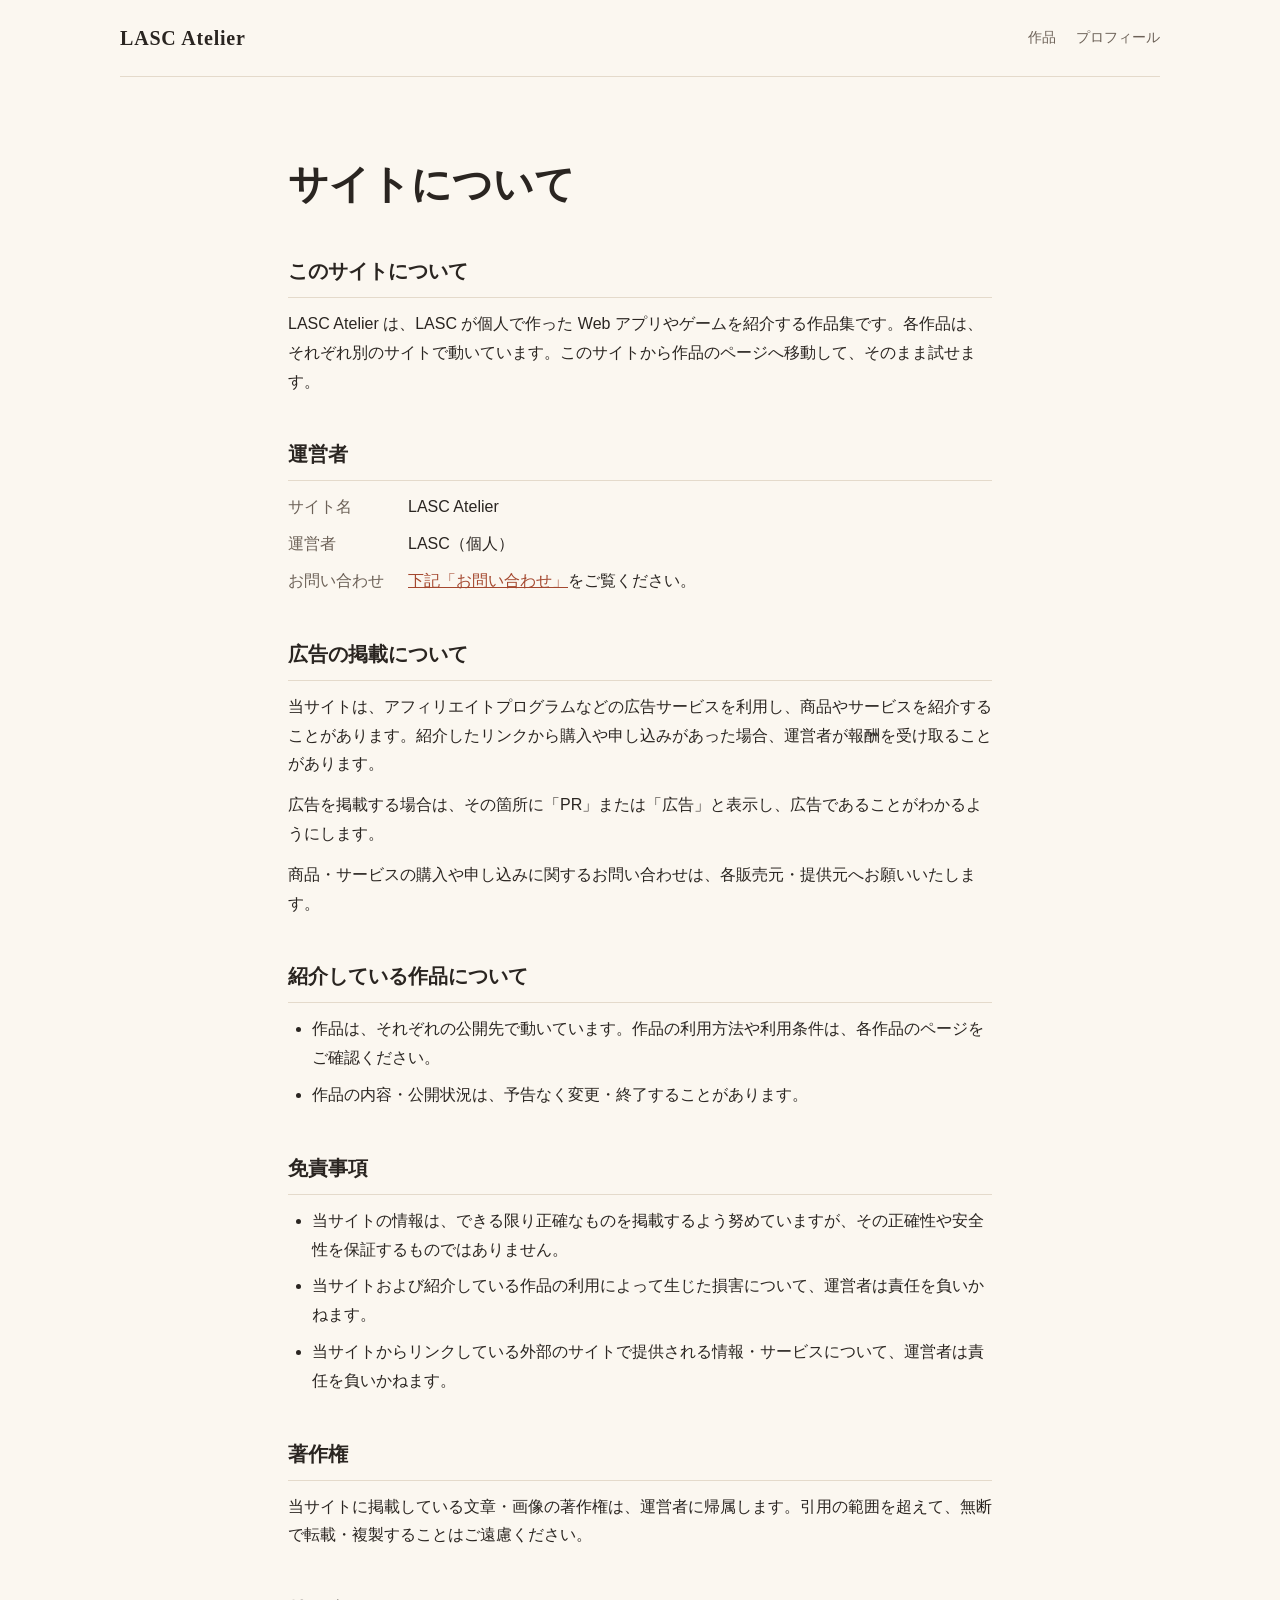
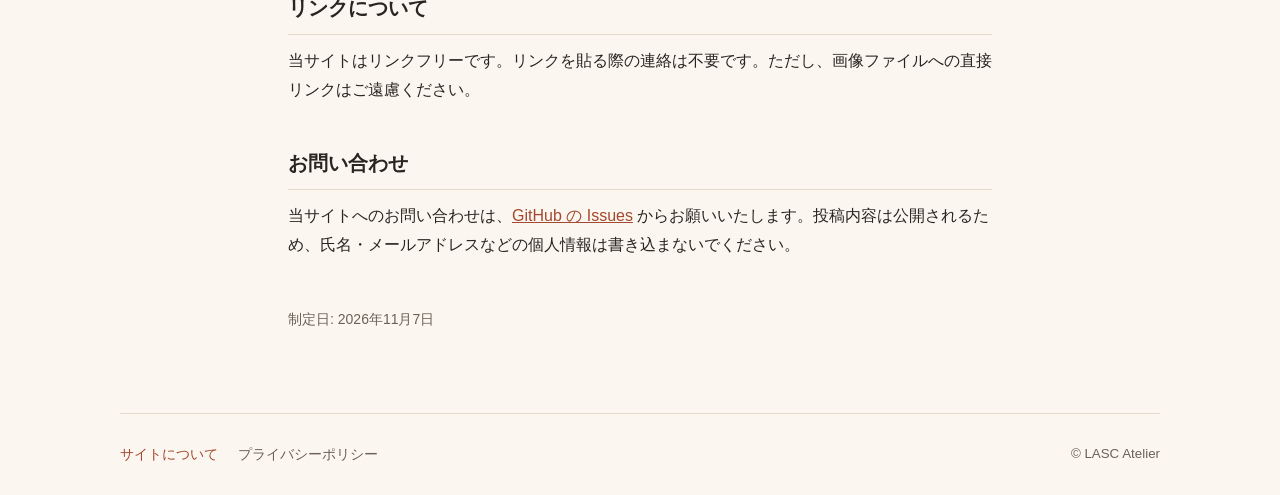
==== site/about.html @ 2fb6c050 "サイトについて・プライバシーポリシーを追加 - 運営者・広告掲載の表記・免責事項・お問い合わせを about.html にまとめる - 取得する情報・Cookie・広告配信の扱いを privacy.h" ====
<!doctype html>
<html lang="ja">
<head>
  <meta charset="utf-8">
  <meta name="viewport" content="width=device-width, initial-scale=1">
  <title>サイトについて | LASC Atelier</title>
  <meta name="description" content="LASC Atelier の運営者・目的・広告の掲載・免責事項について。">
  <link rel="icon" href="assets/images/favicon.svg" type="image/svg+xml">
  <link rel="stylesheet" href="assets/css/style.css">
</head>
<body>
  <header class="site-header">
    <a class="wordmark" href="./">LASC Atelier</a>
    <nav aria-label="サイト内">
      <a href="./#works">作品</a>
      <a href="./#profile">プロフィール</a>
    </nav>
  </header>

  <main class="page">
    <h1>サイトについて</h1>

    <section>
      <h2>このサイトについて</h2>
      <p>LASC Atelier は、LASC が個人で作った Web アプリやゲームを紹介する作品集です。各作品は、それぞれ別のサイトで動いています。このサイトから作品のページへ移動して、そのまま試せます。</p>
    </section>

    <section>
      <h2>運営者</h2>
      <dl class="info-list">
        <dt>サイト名</dt>
        <dd>LASC Atelier</dd>
        <dt>運営者</dt>
        <dd>LASC（個人）</dd>
        <dt>お問い合わせ</dt>
        <dd><a class="text-link" href="#contact">下記「お問い合わせ」</a>をご覧ください。</dd>
      </dl>
    </section>

    <section>
      <h2>広告の掲載について</h2>
      <p>当サイトは、アフィリエイトプログラムなどの広告サービスを利用し、商品やサービスを紹介することがあります。紹介したリンクから購入や申し込みがあった場合、運営者が報酬を受け取ることがあります。</p>
      <p>広告を掲載する場合は、その箇所に「PR」または「広告」と表示し、広告であることがわかるようにします。</p>
      <p>商品・サービスの購入や申し込みに関するお問い合わせは、各販売元・提供元へお願いいたします。</p>
    </section>

    <section>
      <h2>紹介している作品について</h2>
      <ul>
        <li>作品は、それぞれの公開先で動いています。作品の利用方法や利用条件は、各作品のページをご確認ください。</li>
        <li>作品の内容・公開状況は、予告なく変更・終了することがあります。</li>
      </ul>
    </section>

    <section>
      <h2>免責事項</h2>
      <ul>
        <li>当サイトの情報は、できる限り正確なものを掲載するよう努めていますが、その正確性や安全性を保証するものではありません。</li>
        <li>当サイトおよび紹介している作品の利用によって生じた損害について、運営者は責任を負いかねます。</li>
        <li>当サイトからリンクしている外部のサイトで提供される情報・サービスについて、運営者は責任を負いかねます。</li>
      </ul>
    </section>

    <section>
      <h2>著作権</h2>
      <p>当サイトに掲載している文章・画像の著作権は、運営者に帰属します。引用の範囲を超えて、無断で転載・複製することはご遠慮ください。</p>
    </section>

    <section>
      <h2>リンクについて</h2>
      <p>当サイトはリンクフリーです。リンクを貼る際の連絡は不要です。ただし、画像ファイルへの直接リンクはご遠慮ください。</p>
    </section>

    <section id="contact">
      <h2>お問い合わせ</h2>
      <p>当サイトへのお問い合わせは、<a class="text-link" href="https://github.com/LASC-SINCE2015/adsite/issues" target="_blank" rel="noopener">GitHub の Issues</a> からお願いいたします。投稿内容は公開されるため、氏名・メールアドレスなどの個人情報は書き込まないでください。</p>
    </section>

    <p class="page-updated">制定日: 2026年11月7日</p>
  </main>

  <footer class="site-footer">
    <nav class="footer-nav" aria-label="サイトの情報">
      <a href="about.html" aria-current="page">サイトについて</a>
      <a href="privacy.html">プライバシーポリシー</a>
    </nav>
    <small>&copy; LASC Atelier</small>
  </footer>
</body>
</html>
---- site/assets/css/style.css ----
:root {
  color-scheme: light dark;
  --color-bg: #fbf7f0;
  --color-surface: #fffdf9;
  --color-text: #2a2521;
  --color-muted: #6c6157;
  --color-line: #e4dacb;
  --color-accent: #a4482f;
  --color-accent-text: #fffdf9;
  --color-thumbnail: #f1e9dc;
  --font-serif: "Hiragino Mincho ProN", "Yu Mincho", YuMincho, "Noto Serif JP", serif;
  --font-sans: "Hiragino Sans", "Yu Gothic UI", "Yu Gothic", "Noto Sans JP", sans-serif;
}

@media (prefers-color-scheme: dark) {
  :root {
    --color-bg: #1e1b18;
    --color-surface: #292521;
    --color-text: #f1eae0;
    --color-muted: #b8ad9f;
    --color-line: #453e36;
    --color-accent: #e09a80;
    --color-accent-text: #2a1a13;
    --color-thumbnail: #35302a;
  }
}

*,
*::before,
*::after {
  box-sizing: border-box;
}

html {
  scroll-behavior: smooth;
}

@media (prefers-reduced-motion: reduce) {
  html {
    scroll-behavior: auto;
  }
}

body {
  margin: 0;
  background: var(--color-bg);
  color: var(--color-text);
  font-family: var(--font-sans);
  line-height: 1.8;
}

a {
  color: inherit;
}

a:focus-visible {
  outline: 2px solid var(--color-accent);
  outline-offset: 3px;
}

h1,
h2,
h3,
p,
ul {
  margin: 0;
}

ul {
  padding: 0;
  list-style: none;
}

.site-header,
main,
.site-footer {
  width: min(100% - 32px, 1040px);
  margin-inline: auto;
}

.site-header {
  display: flex;
  align-items: center;
  justify-content: space-between;
  gap: 16px;
  padding-block: 20px;
  border-bottom: 1px solid var(--color-line);
}

.wordmark {
  font-family: var(--font-serif);
  font-size: 1.25rem;
  font-weight: 600;
  letter-spacing: 0.04em;
  text-decoration: none;
}

.site-header nav {
  display: flex;
  gap: 20px;
  font-size: 0.875rem;
}

.site-header nav a {
  color: var(--color-muted);
  text-decoration: none;
}

.site-header nav a:hover {
  color: var(--color-accent);
}

.hero {
  padding-block: clamp(56px, 11vw, 112px);
}

.hero-label {
  margin-bottom: 16px;
  color: var(--color-accent);
  font-size: 0.8125rem;
  font-weight: 600;
  letter-spacing: 0.14em;
  text-transform: uppercase;
}

.hero h1 {
  font-family: var(--font-serif);
  font-size: clamp(2.25rem, 7vw, 4.25rem);
  font-weight: 600;
  line-height: 1.35;
  letter-spacing: 0.02em;
}

.hero-lead {
  max-width: 34em;
  margin-top: 24px;
  color: var(--color-muted);
  font-size: 1.0625rem;
}

.section {
  padding-block: 48px;
  border-top: 1px solid var(--color-line);
  scroll-margin-top: 16px;
}

.section h2 {
  margin-bottom: 28px;
  font-family: var(--font-serif);
  font-size: 1.625rem;
  font-weight: 600;
}

.works-status {
  color: var(--color-muted);
}

.works-grid {
  display: grid;
  grid-template-columns: repeat(auto-fill, minmax(min(100%, 300px), 1fr));
  gap: 24px;
}

.work-card {
  display: flex;
  flex-direction: column;
  overflow: hidden;
  background: var(--color-surface);
  border: 1px solid var(--color-line);
  border-radius: 12px;
}

.work-thumbnail {
  aspect-ratio: 16 / 9;
  background: var(--color-thumbnail);
}

.work-thumbnail img {
  display: block;
  width: 100%;
  height: 100%;
  padding: 20px;
  object-fit: contain;
}

.work-body {
  display: flex;
  flex: 1;
  flex-direction: column;
  gap: 12px;
  padding: 20px;
}

.work-body h3 {
  font-size: 1.125rem;
  line-height: 1.5;
}

.work-summary {
  color: var(--color-muted);
  font-size: 0.9375rem;
}

.tag-list {
  display: flex;
  flex-wrap: wrap;
  gap: 6px;
}

.tag-list li {
  padding: 2px 10px;
  border: 1px solid var(--color-line);
  border-radius: 999px;
  color: var(--color-muted);
  font-size: 0.75rem;
}

.work-actions {
  display: flex;
  flex-wrap: wrap;
  align-items: center;
  gap: 8px 16px;
  margin-top: auto;
}

.work-action {
  padding: 8px 20px;
  border-radius: 8px;
  background: var(--color-accent);
  color: var(--color-accent-text);
  font-size: 0.9375rem;
  font-weight: 600;
  text-decoration: none;
  transition: opacity 0.15s;
}

.work-action:hover {
  opacity: 0.85;
}

.work-guide {
  color: var(--color-accent);
  font-size: 0.875rem;
}

.profile > div {
  display: grid;
  gap: 16px;
  max-width: 40em;
}

.profile-name {
  font-family: var(--font-serif);
  font-size: 1.25rem;
  font-weight: 600;
}

.text-link {
  color: var(--color-accent);
}

.site-footer {
  display: flex;
  flex-wrap: wrap;
  align-items: center;
  justify-content: space-between;
  gap: 12px 24px;
  padding-block: 28px;
  border-top: 1px solid var(--color-line);
  color: var(--color-muted);
}

.footer-nav {
  display: flex;
  flex-wrap: wrap;
  gap: 8px 20px;
  font-size: 0.875rem;
}

.footer-nav a {
  text-decoration: none;
}

.footer-nav a:hover,
.footer-nav a[aria-current="page"] {
  color: var(--color-accent);
}

/* サイトについて・プライバシーポリシーなどの文章のページ */
.page {
  max-width: 44em;
  padding-block: clamp(40px, 8vw, 80px);
}

.page h1 {
  margin-bottom: 24px;
  font-family: var(--font-serif);
  font-size: clamp(1.875rem, 5vw, 2.5rem);
  font-weight: 600;
  line-height: 1.4;
}

.page section {
  margin-top: 40px;
}

.page h2 {
  margin-bottom: 12px;
  padding-bottom: 8px;
  border-bottom: 1px solid var(--color-line);
  font-family: var(--font-serif);
  font-size: 1.25rem;
  font-weight: 600;
}

.page p + p {
  margin-top: 12px;
}

.page section ul {
  display: grid;
  gap: 8px;
  padding-left: 1.5em;
  list-style: disc;
}

.info-list {
  display: grid;
  grid-template-columns: max-content 1fr;
  gap: 8px 24px;
  margin: 0;
}

.info-list dt {
  color: var(--color-muted);
}

.info-list dd {
  margin: 0;
}

.page-updated {
  margin-top: 48px;
  color: var(--color-muted);
  font-size: 0.875rem;
}
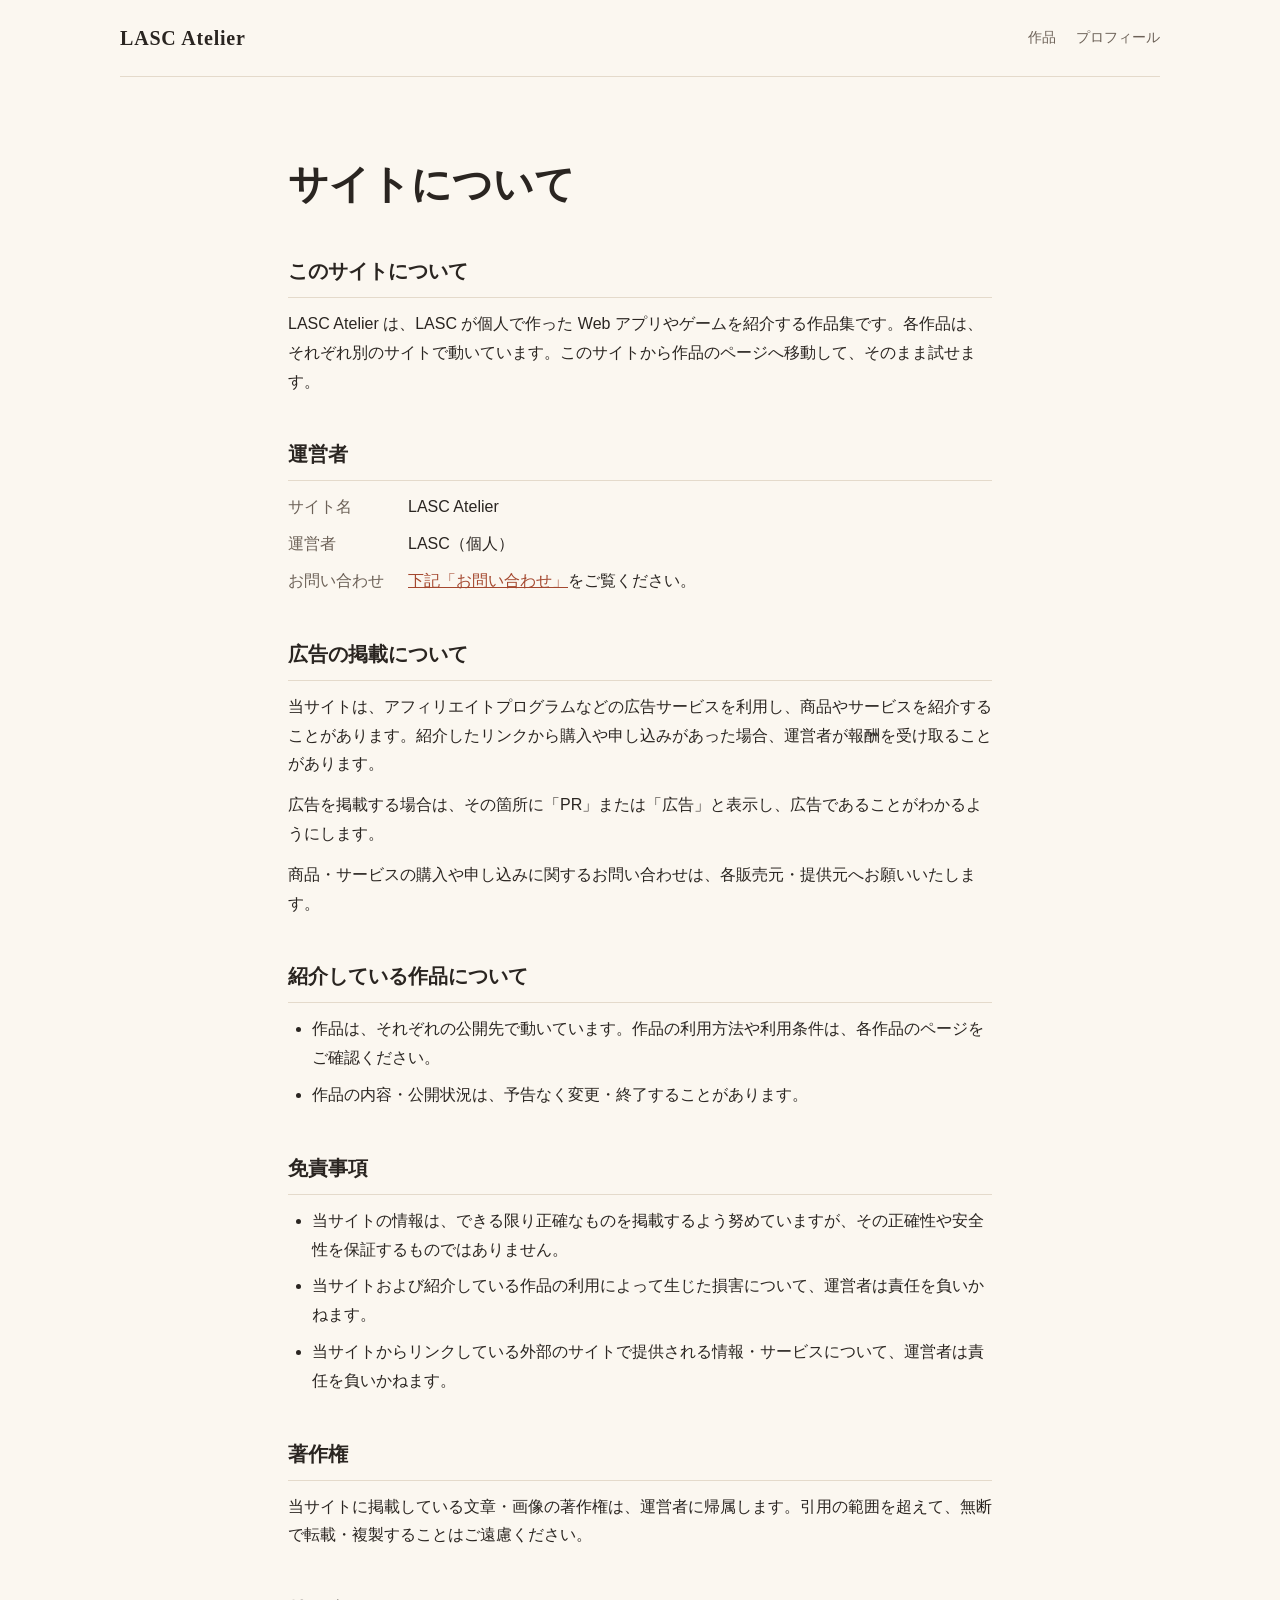
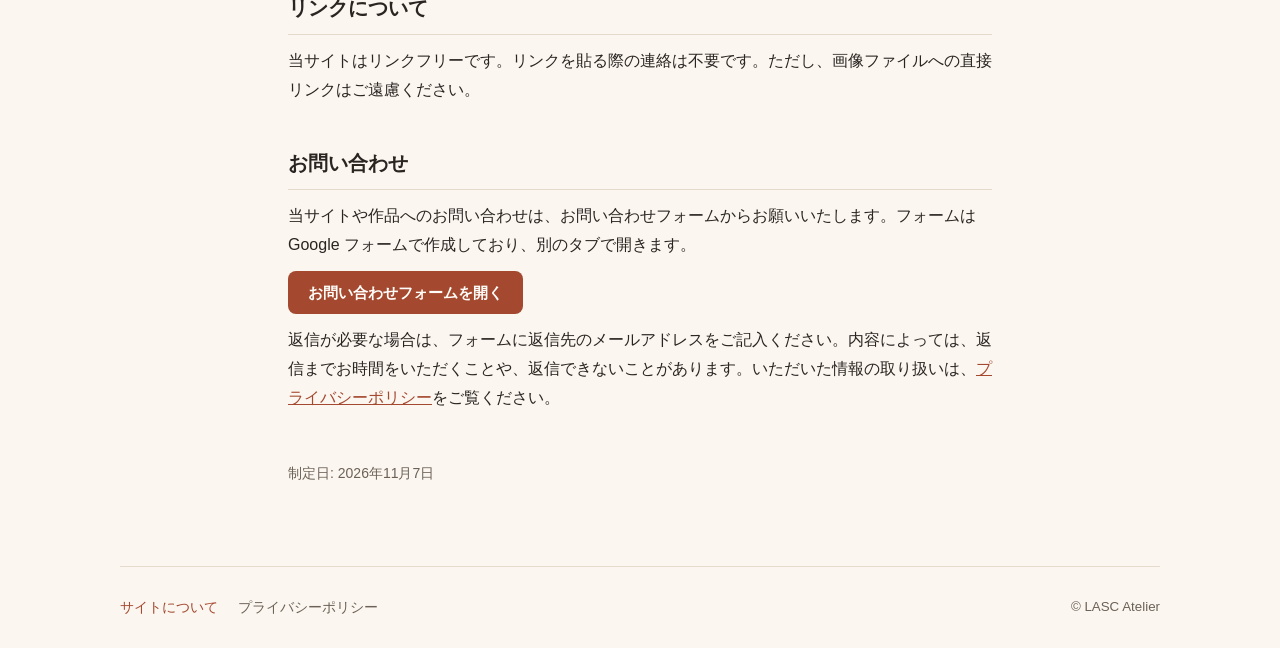
==== commit 811c3b9c: "お問い合わせを Google フォームに変更 - サイトについての問い合わせ先を GitHub Issues からフォームのリンクに差し替える - プライバシーポリシーに、フォームで受け取る情報の扱い" ====
--- a/site/about.html
+++ b/site/about.html
@@ -73,7 +73,9 @@
 
     <section id="contact">
       <h2>お問い合わせ</h2>
-      <p>当サイトへのお問い合わせは、<a class="text-link" href="https://github.com/LASC-SINCE2015/adsite/issues" target="_blank" rel="noopener">GitHub の Issues</a> からお願いいたします。投稿内容は公開されるため、氏名・メールアドレスなどの個人情報は書き込まないでください。</p>
+      <p>当サイトや作品へのお問い合わせは、お問い合わせフォームからお願いいたします。フォームは Google フォームで作成しており、別のタブで開きます。</p>
+      <p><a class="button-link" href="https://forms.gle/C5aynLnGuPUW4is16" target="_blank" rel="noopener">お問い合わせフォームを開く</a></p>
+      <p>返信が必要な場合は、フォームに返信先のメールアドレスをご記入ください。内容によっては、返信までお時間をいただくことや、返信できないことがあります。いただいた情報の取り扱いは、<a class="text-link" href="privacy.html">プライバシーポリシー</a>をご覧ください。</p>
     </section>
 
     <p class="page-updated">制定日: 2026年11月7日</p>
--- a/site/assets/css/style.css
+++ b/site/assets/css/style.css
@@ -223,7 +223,9 @@
   margin-top: auto;
 }
 
-.work-action {
+.work-action,
+.button-link {
+  display: inline-block;
   padding: 8px 20px;
   border-radius: 8px;
   background: var(--color-accent);
@@ -234,7 +236,8 @@
   transition: opacity 0.15s;
 }
 
-.work-action:hover {
+.work-action:hover,
+.button-link:hover {
   opacity: 0.85;
 }
 
